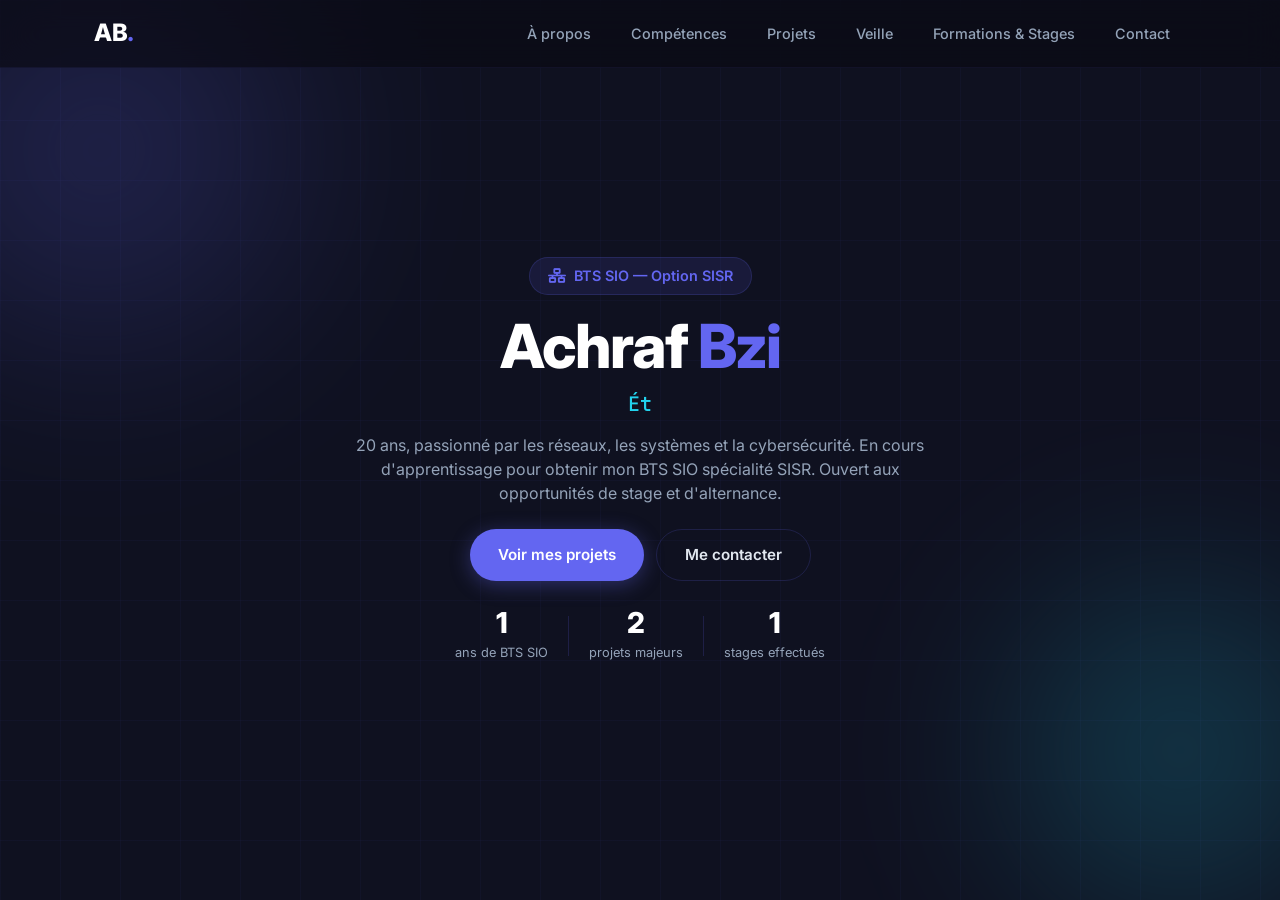
==== index.html @ f0da29e9 "ajout portfolio" ====
<!DOCTYPE html>
<html lang="fr">
<head>
  <meta charset="UTF-8" />
  <meta name="viewport" content="width=device-width, initial-scale=1.0" />
  <title>Achraf Bzi — Portfolio BTS SIO SISR</title>
  <link rel="stylesheet" href="style.css" />
  <link rel="preconnect" href="https://fonts.googleapis.com" />
  <link rel="preconnect" href="https://fonts.gstatic.com" crossorigin />
  <link href="https://fonts.googleapis.com/css2?family=Inter:wght@300;400;500;600;700;800&family=JetBrains+Mono:wght@400;500&display=swap" rel="stylesheet" />
  <link rel="stylesheet" href="https://cdnjs.cloudflare.com/ajax/libs/font-awesome/6.5.0/css/all.min.css" />
</head>
<body class="home-page">

  <nav id="navbar">
    <div class="nav-inner">
      <a class="logo" href="index.html">AB<span class="dot">.</span></a>
      <ul class="nav-links">
        <li><a href="about.html">À propos</a></li>
        <li><a href="skills.html">Compétences</a></li>
        <li><a href="projects.html">Projets</a></li>
        <li><a href="veille.html">Veille</a></li>
        <li><a href="certifications.html">Formations &amp; Stages</a></li>
        <li><a href="contact.html">Contact</a></li>
      </ul>
      <button class="menu-toggle" aria-label="Menu" aria-expanded="false">
        <span></span><span></span><span></span>
      </button>
    </div>
  </nav>

  <section id="hero">
    <div class="hero-bg">
      <div class="grid-overlay"></div>
      <div class="blob blob-1"></div>
      <div class="blob blob-2"></div>
    </div>
    <div class="hero-content">
      <div class="badge">
        <i class="fa-solid fa-network-wired"></i>
        BTS SIO — Option SISR
      </div>
      <h1>Achraf <span class="accent">Bzi</span></h1>
      <p class="hero-sub">Étudiant BTS SIO SISR — Lycée Saint-John Perse, Pau</p>
      <p class="hero-desc">
        20 ans, passionné par les réseaux, les systèmes et la cybersécurité.
        En cours d'apprentissage pour obtenir mon BTS SIO spécialité SISR.
        Ouvert aux opportunités de stage et d'alternance.
      </p>
      <div class="hero-actions">
        <a href="projects.html" class="btn btn-primary">Voir mes projets</a>
        <a href="contact.html" class="btn btn-outline">Me contacter</a>
      </div>
      <div class="hero-stats">
        <div class="stat"><span class="stat-num">2</span><span class="stat-label">ans de BTS SIO</span></div>
        <div class="stat-divider"></div>
        <div class="stat"><span class="stat-num">3</span><span class="stat-label">projets majeurs</span></div>
        <div class="stat-divider"></div>
        <div class="stat"><span class="stat-num">2</span><span class="stat-label">stages effectués</span></div>
      </div>
    </div>
  </section>

  <button class="back-to-top" id="backToTop" aria-label="Retour en haut">
    <i class="fa-solid fa-chevron-up"></i>
  </button>

  <script src="script.js"></script>
</body>
</html>
---- style.css ----
/* ═══════════════════════════════════════════════════
   PORTFOLIO — ACHRAF BZI | BTS SIO SISR
   ═══════════════════════════════════════════════════ */

/* ── RESET & BASE ─────────────────────────────────── */
*, *::before, *::after { box-sizing: border-box; margin: 0; padding: 0; }

:root {
  --primary:    #6366f1;
  --primary-d:  #4f46e5;
  --accent:     #22d3ee;
  --bg:         #0a0b14;
  --bg-2:       #0f1120;
  --bg-card:    #141729;
  --bg-card-h:  #1a1f38;
  --border:     rgba(99,102,241,.18);
  --border-l:   rgba(99,102,241,.08);
  --text:       #e2e8f0;
  --text-muted: #94a3b8;
  --text-light: #64748b;
  --success:    #10b981;
  --radius:     12px;
  --radius-lg:  20px;
  --shadow:     0 4px 24px rgba(0,0,0,.4);
  --shadow-lg:  0 12px 48px rgba(0,0,0,.5);
  --font:       'Inter', sans-serif;
  --font-mono:  'JetBrains Mono', monospace;
  --nav-h:      68px;
  --transition: .3s cubic-bezier(.4,0,.2,1);
}

html { scroll-behavior: smooth; font-size: 16px; }

body {
  font-family: var(--font);
  background: var(--bg);
  color: var(--text);
  line-height: 1.7;
  overflow-x: hidden;
}

::selection { background: var(--primary); color: #fff; }

a { color: inherit; text-decoration: none; }
img { max-width: 100%; display: block; }
ul { list-style: none; }

/* ── SCROLLBAR ────────────────────────────────────── */
::-webkit-scrollbar { width: 6px; }
::-webkit-scrollbar-track { background: var(--bg-2); }
::-webkit-scrollbar-thumb { background: var(--primary); border-radius: 99px; }

/* ── CONTAINER ────────────────────────────────────── */
.container {
  max-width: 1140px;
  margin: 0 auto;
  padding: 0 24px;
}

/* ── BUTTONS ──────────────────────────────────────── */
.btn {
  display: inline-flex;
  align-items: center;
  gap: 8px;
  padding: 12px 28px;
  border-radius: 50px;
  font-weight: 600;
  font-size: .95rem;
  cursor: pointer;
  transition: var(--transition);
  border: none;
  white-space: nowrap;
}
.btn-primary {
  background: var(--primary);
  color: #fff;
  box-shadow: 0 4px 20px rgba(99,102,241,.35);
}
.btn-primary:hover {
  background: var(--primary-d);
  transform: translateY(-2px);
  box-shadow: 0 8px 30px rgba(99,102,241,.5);
}
.btn-outline {
  background: transparent;
  color: var(--text);
  border: 1.5px solid var(--border);
}
.btn-outline:hover {
  border-color: var(--primary);
  color: var(--primary);
  transform: translateY(-2px);
}
.btn-full { width: 100%; justify-content: center; }

.timeline-section-label {
  font-family: var(--font-mono);
  font-size: .8rem;
  font-weight: 700;
  color: var(--primary);
  text-transform: uppercase;
  letter-spacing: .12em;
  margin: 40px 0 20px 0;
  padding-left: 4px;
}
.timeline-dot--accent {
  background: var(--accent) !important;
  box-shadow: 0 0 0 3px rgba(34,211,238,.3) !important;
}
.timeline-list {
  list-style: none;
  padding: 0;
  margin: 8px 0 14px;
  display: flex;
  flex-direction: column;
  gap: 6px;
}
.timeline-list li {
  font-size: .875rem;
  color: var(--text-muted);
  padding-left: 18px;
  position: relative;
  line-height: 1.55;
}
.timeline-list li::before {
  content: '›';
  position: absolute;
  left: 0;
  color: var(--primary);
  font-weight: 700;
}

/* ── SECTION SHARED ───────────────────────────────── */
section { padding: 100px 0; }
section:nth-child(odd) { background: var(--bg); }
section:nth-child(even) { background: var(--bg-2); }

/* Pages séparées : padding-top pour compenser la navbar fixe */
.page-section {
  padding-top: calc(var(--nav-h) + 72px);
  min-height: calc(100vh - 100px);
  background: var(--bg) !important;
}

.section-header { text-align: center; margin-bottom: 64px; }
.section-tag {
  font-family: var(--font-mono);
  font-size: .8rem;
  color: var(--primary);
  letter-spacing: .15em;
  text-transform: uppercase;
  display: block;
  margin-bottom: 12px;
}
.section-header h2 {
  font-size: clamp(1.8rem, 4vw, 2.6rem);
  font-weight: 800;
  color: #fff;
  line-height: 1.2;
}

.section-header h1 {
  font-size: clamp(2.6rem, 4vw, 3.6rem);
  font-weight: 900;
  letter-spacing: -.03em;
  margin-bottom: 12px;
}

.veille-block {
  margin-bottom: 40px;
  padding: 28px;
  background: rgba(15, 18, 37, 0.96);
  border: 1px solid rgba(99,102,241,.12);
  border-radius: var(--radius-lg);
  box-shadow: 0 16px 40px rgba(0,0,0,.25);
}

.veille-block h3 {
  font-size: clamp(1.4rem, 2.3vw, 1.9rem);
  color: #fff;
  margin-bottom: 18px;
}

.veille-block p {
  color: var(--text-light);
  margin-bottom: 16px;
  line-height: 1.8;
}

.veille-block ul.veille-tools {
  list-style: none;
  display: grid;
  grid-template-columns: repeat(auto-fit, minmax(220px, 1fr));
  gap: 10px;
  margin: 16px 0 20px;
  padding: 0;
}

.veille-block ul.veille-tools li {
  position: relative;
  padding-left: 24px;
  color: var(--text);
  font-weight: 500;
}

.veille-block ul.veille-tools li::before {
  content: '•';
  position: absolute;
  left: 0;
  color: var(--primary);
  font-size: 1rem;
  line-height: 1;
}

.keyword-list {
  display: grid;
  grid-template-columns: repeat(auto-fit, minmax(160px, 1fr));
  gap: 10px;
  margin-top: 16px;
}

.keyword-pill {
  display: inline-flex;
  align-items: center;
  justify-content: center;
  padding: 10px 14px;
  border-radius: 999px;
  background: rgba(99,102,241,.12);
  border: 1px solid rgba(99,102,241,.18);
  color: #dbeafe;
  font-size: .95rem;
  font-weight: 500;
}

.veille-card {
  background: rgba(10, 13, 28, 0.82);
  border: 1px solid rgba(99,102,241,.16);
  border-radius: var(--radius);
  padding: 22px;
  margin-bottom: 16px;
}

.veille-card h4 {
  font-size: 1.05rem;
  margin-bottom: 12px;
  color: #fff;
}

.veille-card p {
  margin-bottom: 0;
  color: var(--text-light);
}

/* ── TAG ──────────────────────────────────────────── */
.tag {
  display: inline-block;
  padding: 3px 10px;
  border-radius: 50px;
  font-size: .72rem;
  font-weight: 600;
  background: rgba(99,102,241,.15);
  color: var(--primary);
  border: 1px solid rgba(99,102,241,.25);
}

/* ═══════════════════════════════════════════════════
   NAVIGATION
   ═══════════════════════════════════════════════════ */
#navbar {
  position: fixed;
  top: 0; left: 0; right: 0;
  z-index: 1000;
  height: var(--nav-h);
  backdrop-filter: blur(18px);
  -webkit-backdrop-filter: blur(18px);
  background: rgba(10,11,20,.7);
  border-bottom: 1px solid var(--border-l);
  transition: var(--transition);
}
#navbar.scrolled {
  background: rgba(10,11,20,.92);
  border-bottom-color: var(--border);
  box-shadow: var(--shadow);
}
.nav-inner {
  max-width: 1140px;
  margin: 0 auto;
  padding: 0 24px;
  height: 100%;
  display: flex;
  align-items: center;
  justify-content: space-between;
  gap: 24px;
}
.logo {
  font-size: 1.5rem;
  font-weight: 800;
  color: #fff;
  letter-spacing: -.02em;
}
.logo .dot { color: var(--primary); }
.nav-links {
  display: flex;
  gap: 8px;
}
.nav-links a {
  padding: 6px 16px;
  border-radius: 50px;
  font-size: .9rem;
  font-weight: 500;
  color: var(--text-muted);
  transition: var(--transition);
}
.nav-links a:hover,
.nav-links a.active {
  color: #fff;
  background: rgba(99,102,241,.15);
}
.menu-toggle {
  display: none;
  flex-direction: column;
  gap: 5px;
  background: none;
  border: none;
  cursor: pointer;
  padding: 4px;
}
.menu-toggle span {
  display: block;
  width: 24px;
  height: 2px;
  background: var(--text);
  border-radius: 2px;
  transition: var(--transition);
}

/* ═══════════════════════════════════════════════════
   HERO
   ═══════════════════════════════════════════════════ */
#hero {
  position: relative;
  min-height: 100vh;
  display: flex;
  align-items: center;
  justify-content: center;
  padding: 40px 24px 20px;
  overflow: hidden;
}
.hero-bg {
  position: absolute;
  inset: 0;
  z-index: 0;
}
.grid-overlay {
  position: absolute;
  inset: 0;
  background-image:
    linear-gradient(rgba(99,102,241,.04) 1px, transparent 1px),
    linear-gradient(90deg, rgba(99,102,241,.04) 1px, transparent 1px);
  background-size: 60px 60px;
}
.blob {
  position: absolute;
  border-radius: 50%;
  filter: blur(80px);
  opacity: .25;
}
.blob-1 {
  width: 600px; height: 600px;
  top: -150px; left: -200px;
  background: radial-gradient(circle, var(--primary), transparent 70%);
}
.blob-2 {
  width: 500px; height: 500px;
  bottom: -100px; right: -150px;
  background: radial-gradient(circle, var(--accent), transparent 70%);
}
.hero-content {
  position: relative;
  z-index: 1;
  text-align: center;
  max-width: 760px;
}
.badge {
  display: inline-flex;
  align-items: center;
  gap: 8px;
  padding: 6px 18px;
  border-radius: 50px;
  background: rgba(99,102,241,.12);
  border: 1px solid var(--border);
  color: var(--primary);
  font-size: .9rem;
  font-weight: 600;
  margin-bottom: 20px;
  animation: fadeInDown .6s ease both;
}
#hero h1 {
  font-size: clamp(2.5rem, 7vw, 3.8rem);
  font-weight: 800;
  color: #fff;
  line-height: 1.05;
  letter-spacing: -.03em;
  margin-bottom: 8px;
  animation: fadeInUp .6s .1s ease both;
}
h1 .accent { color: var(--primary); }
.hero-sub {
  font-size: clamp(1rem, 2.3vw, 1.25rem);
  font-weight: 500;
  color: var(--accent);
  margin-bottom: 12px;
  font-family: var(--font-mono);
  animation: fadeInUp .6s .2s ease both;
}
.hero-desc {
  font-size: 1rem;
  color: var(--text-muted);
  max-width: 580px;
  margin: 0 auto 24px;
  line-height: 1.5;
  animation: fadeInUp .6s .3s ease both;
}
.hero-actions {
  display: flex;
  gap: 12px;
  justify-content: center;
  flex-wrap: wrap;
  margin-bottom: 28px;
  animation: fadeInUp .6s .4s ease both;
}
.hero-stats {
  display: flex;
  align-items: center;
  justify-content: center;
  gap: 20px;
  flex-wrap: wrap;
  animation: fadeInUp .6s .5s ease both;
}
.stat { text-align: center; }
.stat-num {
  display: block;
  font-size: 1.8rem;
  font-weight: 800;
  color: #fff;
  line-height: 1;
}
.stat-label {
  font-size: .8rem;
  color: var(--text-muted);
  display: block;
  margin-top: 4px;
}
.stat-divider {
  width: 1px;
  height: 40px;
  background: var(--border);
}

/* ═══════════════════════════════════════════════════
   ABOUT
   ═══════════════════════════════════════════════════ */
#about { background: var(--bg-2) !important; }
.about-grid {
  display: grid;
  grid-template-columns: 280px 1fr;
  gap: 64px;
  align-items: start;
}
.about-avatar { text-align: center; }
.avatar-frame {
  width: 200px;
  height: 200px;
  border-radius: 24px;
  background: linear-gradient(135deg, var(--primary), var(--accent));
  display: flex;
  align-items: center;
  justify-content: center;
  margin: 0 auto 24px;
  box-shadow: 0 0 0 6px rgba(99,102,241,.15), var(--shadow-lg);
  transition: var(--transition);
}
.avatar-frame:hover { transform: scale(1.03) rotate(1deg); }
.avatar-initials {
  font-size: 3.5rem;
  font-weight: 800;
  color: #fff;
  letter-spacing: -.05em;
}
.about-socials {
  display: flex;
  gap: 12px;
  justify-content: center;
}
.about-socials a {
  width: 42px; height: 42px;
  border-radius: 50%;
  background: var(--bg-card);
  border: 1px solid var(--border);
  display: flex;
  align-items: center;
  justify-content: center;
  color: var(--text-muted);
  transition: var(--transition);
}
.about-socials a:hover {
  background: var(--primary);
  border-color: var(--primary);
  color: #fff;
  transform: translateY(-3px);
}
.about-text p {
  color: var(--text-muted);
  margin-bottom: 20px;
  font-size: 1.02rem;
}
.about-text strong { color: var(--text); }
.about-info {
  display: grid;
  grid-template-columns: 1fr 1fr;
  gap: 16px;
  margin: 32px 0;
}
.info-item {
  display: flex;
  gap: 12px;
  align-items: flex-start;
}
.info-item > i {
  color: var(--primary);
  font-size: 1rem;
  margin-top: 3px;
  flex-shrink: 0;
}
.info-label {
  display: block;
  font-size: .75rem;
  color: var(--text-light);
  text-transform: uppercase;
  letter-spacing: .08em;
  margin-bottom: 2px;
}
.info-value {
  font-size: .9rem;
  color: var(--text);
  font-weight: 500;
}

/* ═══════════════════════════════════════════════════
   SKILLS
   ═══════════════════════════════════════════════════ */
#skills { background: var(--bg) !important; }
.skills-categories {
  display: grid;
  grid-template-columns: repeat(2, 1fr);
  gap: 24px;
  margin-bottom: 48px;
}
.skill-category {
  background: var(--bg-card);
  border: 1px solid var(--border);
  border-radius: var(--radius-lg);
  padding: 28px;
  transition: var(--transition);
}
.skill-category:hover {
  border-color: rgba(99,102,241,.4);
  box-shadow: var(--shadow);
  transform: translateY(-4px);
}
.skill-cat-icon {
  width: 48px; height: 48px;
  border-radius: 12px;
  background: rgba(99,102,241,.15);
  display: flex;
  align-items: center;
  justify-content: center;
  font-size: 1.2rem;
  color: var(--primary);
  margin-bottom: 16px;
}
.skill-category h3 {
  font-size: 1.05rem;
  font-weight: 700;
  color: #fff;
  margin-bottom: 20px;
}
.skill-list { display: flex; flex-direction: column; gap: 14px; }
.skill-info {
  display: flex;
  justify-content: space-between;
  font-size: .85rem;
  color: var(--text-muted);
  margin-bottom: 6px;
}
.skill-bar {
  height: 6px;
  background: rgba(255,255,255,.06);
  border-radius: 99px;
  overflow: hidden;
}
.skill-fill {
  height: 100%;
  width: 0;
  border-radius: 99px;
  background: linear-gradient(90deg, var(--primary), var(--accent));
  transition: width 1.2s cubic-bezier(.4,0,.2,1);
}

/* Skill tags list (sans pourcentages) */
.skill-tags-list {
  list-style: none;
  display: flex;
  flex-direction: column;
  gap: 10px;
  margin-top: 4px;
}
.skill-tags-list li {
  display: flex;
  align-items: center;
  gap: 10px;
  font-size: .88rem;
  color: var(--text-muted);
  line-height: 1.4;
}
.lvl {
  flex-shrink: 0;
  display: inline-block;
  padding: 2px 10px;
  border-radius: 50px;
  font-size: .7rem;
  font-weight: 700;
  letter-spacing: .06em;
  text-transform: uppercase;
}
.lvl-high {
  background: rgba(99,102,241,.18);
  color: #a5b4fc;
  border: 1px solid rgba(99,102,241,.35);
}
.lvl-mid {
  background: rgba(34,211,238,.12);
  color: #67e8f9;
  border: 1px solid rgba(34,211,238,.3);
}
.lvl-low {
  background: rgba(148,163,184,.1);
  color: var(--text-light);
  border: 1px solid rgba(148,163,184,.2);
}

.tech-badges {
  display: flex;
  flex-wrap: wrap;
  gap: 10px;
  justify-content: center;
}
.badge-tech {
  display: inline-flex;
  align-items: center;
  gap: 7px;
  padding: 8px 18px;
  border-radius: 50px;
  background: var(--bg-card);
  border: 1px solid var(--border);
  font-size: .85rem;
  color: var(--text-muted);
  font-weight: 500;
  transition: var(--transition);
  cursor: default;
}
.badge-tech:hover {
  border-color: var(--primary);
  color: var(--primary);
  background: rgba(99,102,241,.08);
}
.badge-tech i { font-size: .9rem; }

/* ═══════════════════════════════════════════════════
   PROJECTS
   ═══════════════════════════════════════════════════ */
#projects { background: var(--bg-2) !important; }
.projects-grid {
  display: grid;
  grid-template-columns: repeat(3, 1fr);
  gap: 24px;
}
.project-card {
  background: var(--bg-card);
  border: 1px solid var(--border);
  border-radius: var(--radius-lg);
  padding: 28px;
  transition: var(--transition);
  position: relative;
  overflow: hidden;
  display: flex;
  flex-direction: column;
}
.project-card::before {
  content: '';
  position: absolute;
  top: 0; left: 0; right: 0;
  height: 3px;
  background: linear-gradient(90deg, var(--primary), var(--accent));
  opacity: 0;
  transition: var(--transition);
}
.project-card:hover {
  border-color: rgba(99,102,241,.4);
  transform: translateY(-6px);
  box-shadow: var(--shadow-lg);
}
.project-card:hover::before { opacity: 1; }
.project-card.featured {
  border-color: rgba(99,102,241,.3);
  background: linear-gradient(145deg, var(--bg-card), rgba(99,102,241,.06));
  padding-top: 56px;
}
.project-badge {
  position: absolute;
  top: 16px; right: 16px;
  background: linear-gradient(135deg, var(--primary), var(--accent));
  color: #fff;
  font-size: .7rem;
  font-weight: 700;
  padding: 4px 12px;
  border-radius: 50px;
  text-transform: uppercase;
  letter-spacing: .08em;
}
.project-header {
  display: flex;
  align-items: flex-start;
  justify-content: space-between;
  gap: 12px;
  margin-bottom: 16px;
}
.project-icon {
  width: 46px; height: 46px;
  border-radius: 12px;
  background: rgba(99,102,241,.15);
  display: flex;
  align-items: center;
  justify-content: center;
  font-size: 1.15rem;
  color: var(--primary);
  flex-shrink: 0;
}
.project-tags { display: flex; flex-wrap: wrap; gap: 6px; justify-content: flex-end; }
.project-card h3 {
  font-size: 1rem;
  font-weight: 700;
  color: #fff;
  margin-bottom: 10px;
  line-height: 1.4;
}
.project-card p {
  font-size: .875rem;
  color: var(--text-muted);
  line-height: 1.65;
  flex: 1;
}
.project-footer { margin-top: 20px; padding-top: 16px; border-top: 1px solid var(--border-l); }
.project-link {
  display: inline-flex;
  align-items: center;
  gap: 6px;
  font-size: .85rem;
  font-weight: 600;
  color: var(--primary);
  transition: var(--transition);
}
.project-link:hover { gap: 10px; color: var(--accent); }

/* ═══════════════════════════════════════════════════
   TIMELINE (CERTIFICATIONS)
   ═══════════════════════════════════════════════════ */
#certifications { background: var(--bg) !important; }
.timeline {
  position: relative;
  max-width: 760px;
  margin: 0 auto;
  padding-left: 32px;
}
.timeline::before {
  content: '';
  position: absolute;
  left: 8px; top: 0; bottom: 0;
  width: 2px;
  background: linear-gradient(to bottom, var(--primary), transparent);
}
.timeline-item {
  position: relative;
  margin-bottom: 36px;
}
.timeline-dot {
  position: absolute;
  left: -28px;
  top: 20px;
  width: 16px; height: 16px;
  border-radius: 50%;
  background: var(--primary);
  border: 3px solid var(--bg);
  box-shadow: 0 0 0 3px rgba(99,102,241,.3);
  z-index: 1;
}
.timeline-card {
  background: var(--bg-card);
  border: 1px solid var(--border);
  border-radius: var(--radius-lg);
  padding: 24px 28px;
  transition: var(--transition);
}
.timeline-card:hover {
  border-color: rgba(99,102,241,.4);
  transform: translateX(6px);
  box-shadow: var(--shadow);
}
.timeline-date {
  font-family: var(--font-mono);
  font-size: .78rem;
  color: var(--primary);
  font-weight: 600;
  margin-bottom: 6px;
  letter-spacing: .05em;
}
.timeline-card h3 {
  font-size: 1.05rem;
  font-weight: 700;
  color: #fff;
  margin-bottom: 6px;
}
.timeline-org {
  font-size: .85rem;
  color: var(--text-light);
  margin-bottom: 10px;
  display: flex;
  align-items: center;
  gap: 6px;
}
.timeline-card > p:last-of-type {
  font-size: .875rem;
  color: var(--text-muted);
  margin-bottom: 14px;
}
.timeline-tags { display: flex; gap: 6px; flex-wrap: wrap; }

/* ═══════════════════════════════════════════════════
   CONTACT
   ═══════════════════════════════════════════════════ */
#contact { background: var(--bg-2) !important; }
.contact-grid {
  display: grid;
  grid-template-columns: 1fr 1.4fr;
  gap: 64px;
  align-items: start;
}
.contact-info > p {
  color: var(--text-muted);
  font-size: 1.02rem;
  line-height: 1.7;
  margin-bottom: 36px;
}
.contact-cards { display: flex; flex-direction: column; gap: 14px; }
.contact-card {
  display: flex;
  align-items: center;
  gap: 16px;
  padding: 16px 20px;
  background: var(--bg-card);
  border: 1px solid var(--border);
  border-radius: var(--radius);
  transition: var(--transition);
}
.contact-card:hover {
  border-color: var(--primary);
  transform: translateX(6px);
  background: var(--bg-card-h);
}
.contact-card > i {
  font-size: 1.1rem;
  color: var(--primary);
  width: 20px;
  text-align: center;
  flex-shrink: 0;
}
.contact-label {
  display: block;
  font-size: .72rem;
  color: var(--text-light);
  text-transform: uppercase;
  letter-spacing: .08em;
}
.contact-value {
  font-size: .9rem;
  color: var(--text);
  font-weight: 500;
}

/* Form */
.contact-form {
  background: var(--bg-card);
  border: 1px solid var(--border);
  border-radius: var(--radius-lg);
  padding: 36px;
}
.form-row { display: grid; grid-template-columns: 1fr 1fr; gap: 16px; }
.form-group { display: flex; flex-direction: column; gap: 8px; margin-bottom: 20px; }
.form-group label {
  font-size: .85rem;
  font-weight: 600;
  color: var(--text-muted);
}
.form-group input,
.form-group textarea {
  background: rgba(255,255,255,.04);
  border: 1px solid var(--border);
  border-radius: var(--radius);
  padding: 12px 16px;
  color: var(--text);
  font-family: var(--font);
  font-size: .9rem;
  transition: var(--transition);
  resize: none;
  outline: none;
}
.form-group input:focus,
.form-group textarea:focus {
  border-color: var(--primary);
  background: rgba(99,102,241,.05);
  box-shadow: 0 0 0 3px rgba(99,102,241,.1);
}
.form-group input::placeholder,
.form-group textarea::placeholder { color: var(--text-light); }
.form-success {
  display: none;
  text-align: center;
  color: var(--success);
  font-size: .9rem;
  font-weight: 600;
  margin-top: 16px;
}
.form-success.show { display: block; }

/* ═══════════════════════════════════════════════════
   FOOTER
   ═══════════════════════════════════════════════════ */
footer {
  background: var(--bg);
  border-top: 1px solid var(--border-l);
  padding: 36px 0;
}
.footer-inner {
  display: flex;
  align-items: center;
  justify-content: space-between;
  flex-wrap: wrap;
  gap: 20px;
}
footer p { font-size: .9rem; color: var(--text-muted); }
footer strong { color: var(--primary); }
.footer-links { display: flex; gap: 24px; }
.footer-links a {
  font-size: .85rem;
  color: var(--text-light);
  transition: var(--transition);
}
.footer-links a:hover { color: var(--primary); }
.footer-socials { display: flex; gap: 12px; }
.footer-socials a {
  width: 36px; height: 36px;
  border-radius: 50%;
  background: var(--bg-card);
  border: 1px solid var(--border);
  display: flex;
  align-items: center;
  justify-content: center;
  color: var(--text-muted);
  font-size: .85rem;
  transition: var(--transition);
}
.footer-socials a:hover {
  background: var(--primary);
  border-color: var(--primary);
  color: #fff;
  transform: translateY(-2px);
}

/* ── BACK TO TOP ──────────────────────────────────── */
.back-to-top {
  position: fixed;
  bottom: 28px; right: 28px;
  width: 46px; height: 46px;
  border-radius: 50%;
  background: var(--primary);
  color: #fff;
  border: none;
  cursor: pointer;
  display: flex;
  align-items: center;
  justify-content: center;
  font-size: .9rem;
  box-shadow: 0 4px 20px rgba(99,102,241,.4);
  opacity: 0;
  pointer-events: none;
  transform: translateY(12px);
  transition: var(--transition);
  z-index: 999;
}
.back-to-top.visible {
  opacity: 1;
  pointer-events: all;
  transform: translateY(0);
}
.back-to-top:hover { background: var(--primary-d); transform: translateY(-2px); }

/* ═══════════════════════════════════════════════════
   EXPERIENCE
   ═══════════════════════════════════════════════════ */
#experience { background: var(--bg) !important; }

.section-subtitle {
  font-size: 1.05rem;
  color: var(--text-muted);
  margin-top: 12px;
}

.experience-intro { margin-bottom: 64px; }
.intro-card {
  background: linear-gradient(145deg, var(--bg-card), rgba(99,102,241,.06));
  border: 1px solid rgba(99,102,241,.3);
  border-radius: var(--radius-lg);
  padding: 40px;
  display: flex;
  gap: 32px;
  align-items: start;
  transition: var(--transition);
}
.intro-card:hover {
  border-color: rgba(99,102,241,.5);
  transform: translateY(-4px);
  box-shadow: 0 8px 32px rgba(99,102,241,.15);
}
.intro-icon {
  width: 60px; height: 60px;
  border-radius: 16px;
  background: rgba(99,102,241,.2);
  display: flex;
  align-items: center;
  justify-content: center;
  font-size: 1.8rem;
  color: var(--primary);
  flex-shrink: 0;
}
.intro-content h3 {
  font-size: 1.3rem;
  font-weight: 700;
  color: #fff;
  margin-bottom: 12px;
}
.intro-content > p {
  font-size: .95rem;
  color: var(--text-muted);
  line-height: 1.65;
  margin-bottom: 16px;
}
.intro-meta {
  display: flex;
  gap: 24px;
  font-size: .9rem;
  color: var(--text-light);
}
.intro-meta span {
  display: flex;
  align-items: center;
  gap: 8px;
}
.intro-meta i { color: var(--primary); }

.weeks-grid {
  display: grid;
  grid-template-columns: repeat(2, 1fr);
  gap: 28px;
  margin-bottom: 64px;
}

.week-card {
  background: var(--bg-card);
  border: 1px solid var(--border);
  border-radius: var(--radius-lg);
  padding: 32px;
  transition: var(--transition);
  position: relative;
  overflow: hidden;
}
.week-card::before {
  content: '';
  position: absolute;
  top: 0; left: 0; right: 0;
  height: 3px;
  background: linear-gradient(90deg, var(--primary), var(--accent));
  opacity: 0;
  transition: var(--transition);
}
.week-card:hover {
  border-color: rgba(99,102,241,.4);
  transform: translateY(-6px);
  box-shadow: var(--shadow-lg);
}
.week-card:hover::before { opacity: 1; }

.week-header {
  margin-bottom: 24px;
  padding-bottom: 16px;
  border-bottom: 1px solid var(--border-l);
}
.week-number {
  display: inline-block;
  font-family: var(--font-mono);
  font-size: .75rem;
  font-weight: 700;
  color: var(--primary);
  text-transform: uppercase;
  letter-spacing: .1em;
  margin-bottom: 8px;
}
.week-header h3 {
  font-size: 1.15rem;
  font-weight: 700;
  color: #fff;
  line-height: 1.3;
}

.week-section {
  margin-bottom: 20px;
}
.week-section h4 {
  display: flex;
  align-items: center;
  gap: 8px;
  font-size: .9rem;
  font-weight: 700;
  color: var(--primary);
  margin-bottom: 10px;
  text-transform: uppercase;
  letter-spacing: .05em;
}
.week-section h4 i {
  font-size: 1rem;
  color: var(--accent);
}
.week-section p {
  font-size: .9rem;
  color: var(--text-muted);
  line-height: 1.65;
}

.week-tags {
  display: flex;
  flex-wrap: wrap;
  gap: 8px;
  margin-top: 24px;
  padding-top: 16px;
  border-top: 1px solid var(--border-l);
}

.experience-skills {
  background: linear-gradient(145deg, var(--bg-card), rgba(99,102,241,.06));
  border: 1px solid rgba(99,102,241,.2);
  border-radius: var(--radius-lg);
  padding: 48px;
  text-align: center;
}
.experience-skills h3 {
  font-size: 1.5rem;
  font-weight: 700;
  color: #fff;
  margin-bottom: 32px;
}

.skills-list {
  display: grid;
  grid-template-columns: repeat(3, 1fr);
  gap: 20px;
}

.skill-item {
  display: flex;
  flex-direction: column;
  align-items: center;
  gap: 12px;
  padding: 24px 16px;
  background: var(--bg-card);
  border: 1px solid var(--border);
  border-radius: var(--radius);
  transition: var(--transition);
  cursor: default;
}
.skill-item:hover {
  border-color: rgba(99,102,241,.5);
  background: rgba(99,102,241,.08);
  transform: translateY(-4px);
}
.skill-item i {
  font-size: 1.8rem;
  color: var(--primary);
}
.skill-item span {
  font-size: .9rem;
  font-weight: 600;
  color: var(--text);
  text-align: center;
}

.timeline-link {
  display: inline-flex;
  align-items: center;
  gap: 6px;
  font-size: .85rem;
  font-weight: 600;
  color: var(--primary);
  transition: var(--transition);
  margin-top: 14px;
}
.timeline-link:hover { gap: 10px; color: var(--accent); }

/* ═══════════════════════════════════════════════════
   ANIMATIONS
   ═══════════════════════════════════════════════════ */
@keyframes fadeInDown {
  from { opacity:0; transform:translateY(-20px); }
  to   { opacity:1; transform:translateY(0); }
}
@keyframes fadeInUp {
  from { opacity:0; transform:translateY(24px); }
  to   { opacity:1; transform:translateY(0); }
}
@keyframes bounce {
  0%, 100% { transform: translateX(-50%) translateY(0); }
  50%       { transform: translateX(-50%) translateY(8px); }
}

/* Reveal on scroll */
.reveal {
  opacity: 0;
  transform: translateY(30px);
  transition: opacity .7s ease, transform .7s ease;
}
.reveal.visible {
  opacity: 1;
  transform: translateY(0);
}

/* ═══════════════════════════════════════════════════
   RESPONSIVE
   ═══════════════════════════════════════════════════ */
@media (max-width: 1024px) {
  .projects-grid { grid-template-columns: repeat(2, 1fr); }
  .weeks-grid { grid-template-columns: 1fr; }
  .skills-list { grid-template-columns: repeat(2, 1fr); }
}

@media (max-width: 768px) {
  section { padding: 72px 0; }

  /* Nav */
  .nav-links {
    position: fixed;
    top: var(--nav-h); left: 0; right: 0;
    background: rgba(10,11,20,.97);
    flex-direction: column;
    padding: 24px;
    gap: 4px;
    border-bottom: 1px solid var(--border);
    transform: translateY(-110%);
    transition: transform .4s ease;
  }
  .nav-links.open { transform: translateY(0); }
  .nav-links a { padding: 10px 16px; border-radius: var(--radius); }
  .menu-toggle { display: flex; }

  /* Hero */
  .hero-stats { gap: 20px; }
  .stat-num { font-size: 1.6rem; }

  /* About */
  .about-grid { grid-template-columns: 1fr; gap: 40px; }
  .about-info { grid-template-columns: 1fr; }

  /* Skills */
  .skills-categories { grid-template-columns: 1fr; }

  /* Projects */
  .projects-grid { grid-template-columns: 1fr; }

  /* Experience */
  .intro-card { flex-direction: column; gap: 20px; }
  .weeks-grid { grid-template-columns: 1fr; }
  .experience-skills { padding: 32px 24px; }
  .skills-list { grid-template-columns: repeat(2, 1fr); }
  .week-card { padding: 24px; }

  /* Contact */
  .contact-grid { grid-template-columns: 1fr; gap: 40px; }
  .form-row { grid-template-columns: 1fr; }
  .contact-form { padding: 24px; }

  /* Footer */
  .footer-inner { flex-direction: column; text-align: center; }
  .footer-links, .footer-socials { justify-content: center; }
}

@media (max-width: 480px) {
  .hero-actions { flex-direction: column; align-items: center; }
  .stat-divider { display: none; }
  .hero-stats { gap: 28px; }
  
  /* Experience */
  .skills-list { grid-template-columns: 1fr; }
  .intro-meta { flex-direction: column; gap: 12px; }
  .week-section h4 { font-size: .8rem; }
}
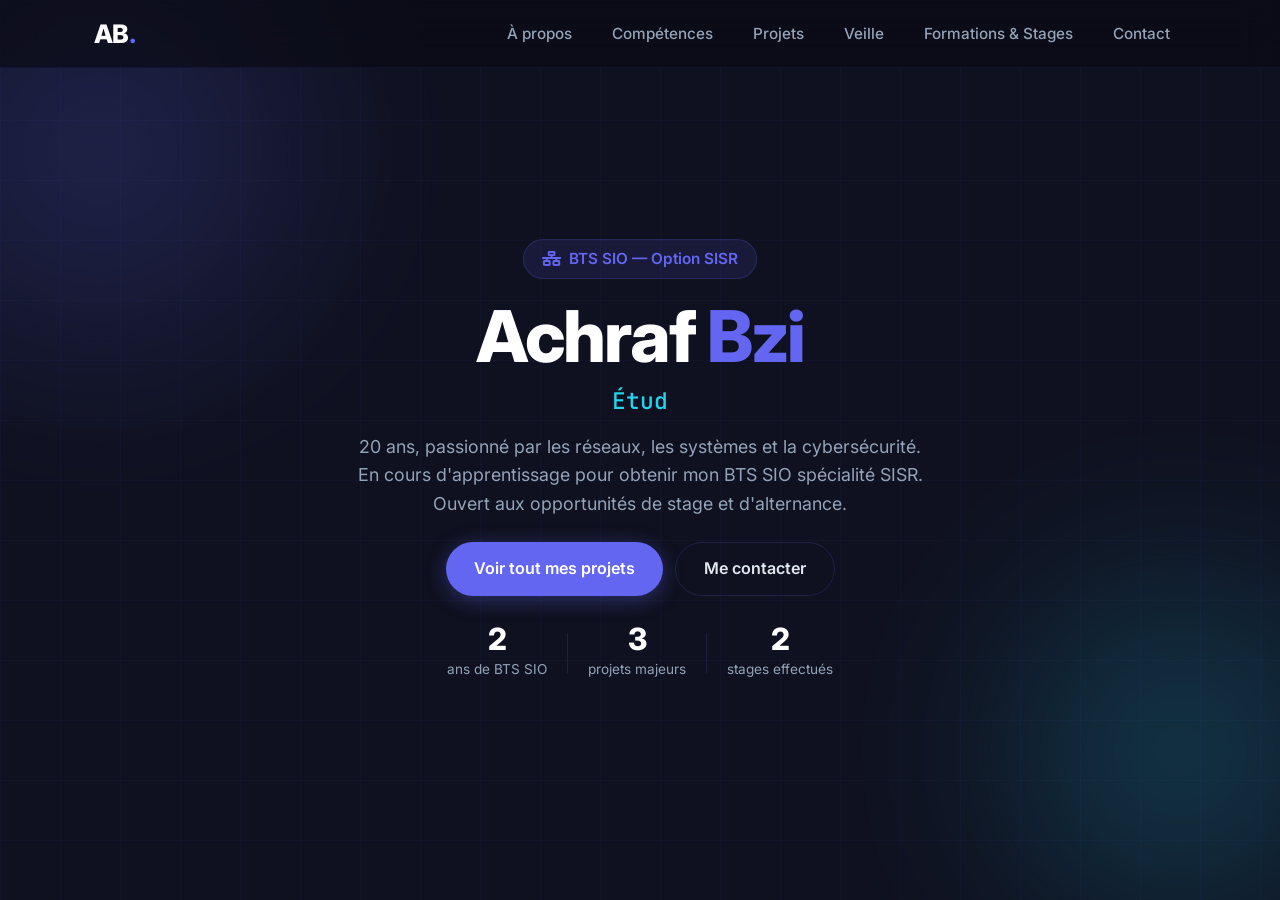
==== commit 9b7d1f68: "test" ====
--- a/index.html
+++ b/index.html
@@ -48,7 +48,7 @@
         Ouvert aux opportunités de stage et d'alternance.
       </p>
       <div class="hero-actions">
-        <a href="projects.html" class="btn btn-primary">Voir mes projets</a>
+        <a href="projects.html" class="btn btn-primary">Voir tout mes projets</a>
         <a href="contact.html" class="btn btn-outline">Me contacter</a>
       </div>
       <div class="hero-stats">
--- a/style.css
+++ b/style.css
@@ -29,7 +29,7 @@
   --transition: .3s cubic-bezier(.4,0,.2,1);
 }
 
-html { scroll-behavior: smooth; font-size: 16px; }
+html { scroll-behavior: smooth; font-size: 17px; }
 
 body {
   font-family: var(--font);
@@ -396,7 +396,7 @@
   animation: fadeInDown .6s ease both;
 }
 #hero h1 {
-  font-size: clamp(2.5rem, 7vw, 3.8rem);
+  font-size: clamp(2.8rem, 7vw, 4.2rem);
   font-weight: 800;
   color: #fff;
   line-height: 1.05;
@@ -406,7 +406,7 @@
 }
 h1 .accent { color: var(--primary); }
 .hero-sub {
-  font-size: clamp(1rem, 2.3vw, 1.25rem);
+  font-size: clamp(1.05rem, 2.3vw, 1.35rem);
   font-weight: 500;
   color: var(--accent);
   margin-bottom: 12px;
@@ -414,11 +414,11 @@
   animation: fadeInUp .6s .2s ease both;
 }
 .hero-desc {
-  font-size: 1rem;
+  font-size: 1.05rem;
   color: var(--text-muted);
   max-width: 580px;
   margin: 0 auto 24px;
-  line-height: 1.5;
+  line-height: 1.6;
   animation: fadeInUp .6s .3s ease both;
 }
 .hero-actions {
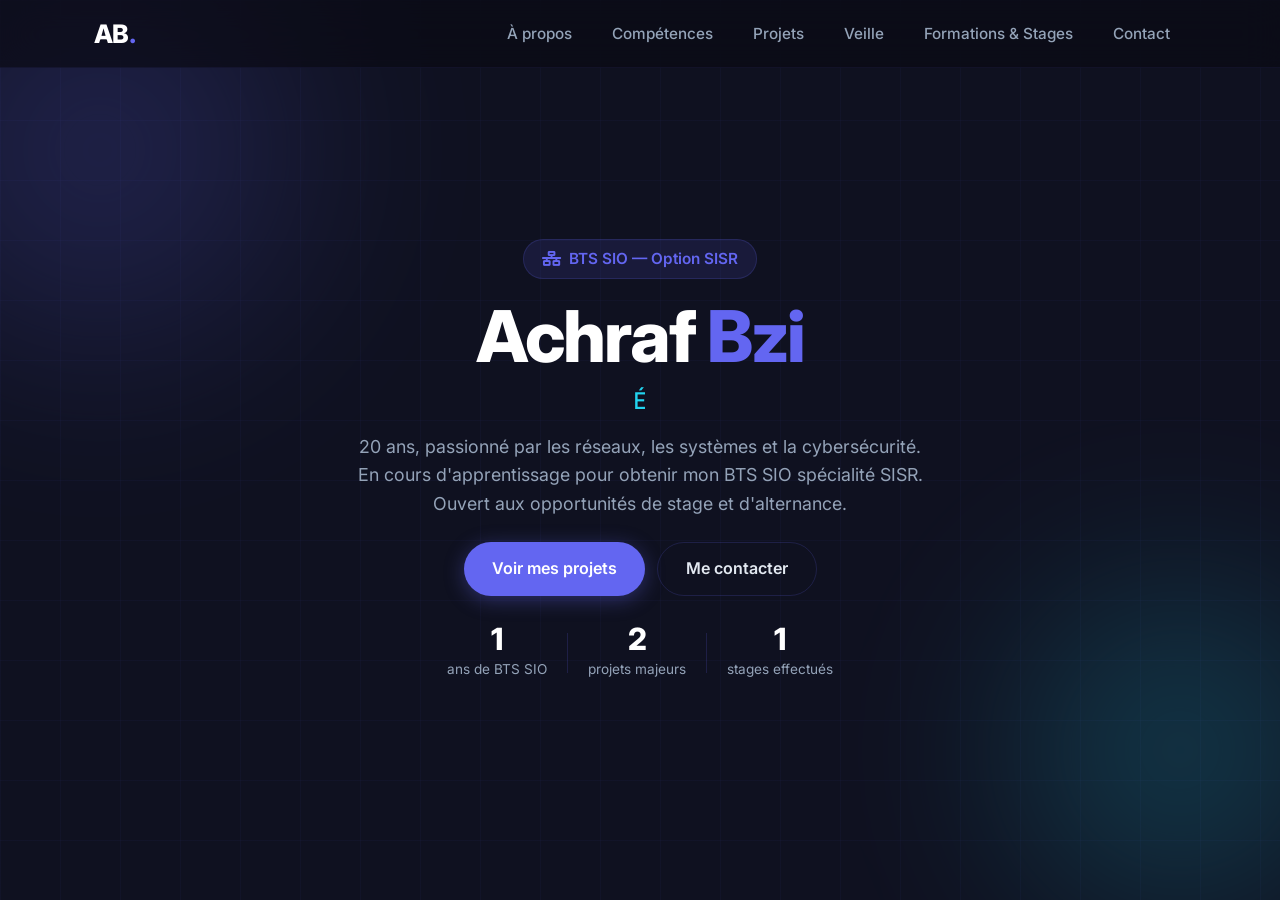
==== commit 1a0a8d83: "test -1" ====
--- a/index.html
+++ b/index.html
@@ -48,7 +48,7 @@
         Ouvert aux opportunités de stage et d'alternance.
       </p>
       <div class="hero-actions">
-        <a href="projects.html" class="btn btn-primary">Voir tout mes projets</a>
+        <a href="projects.html" class="btn btn-primary">Voir mes projets</a>
         <a href="contact.html" class="btn btn-outline">Me contacter</a>
       </div>
       <div class="hero-stats">
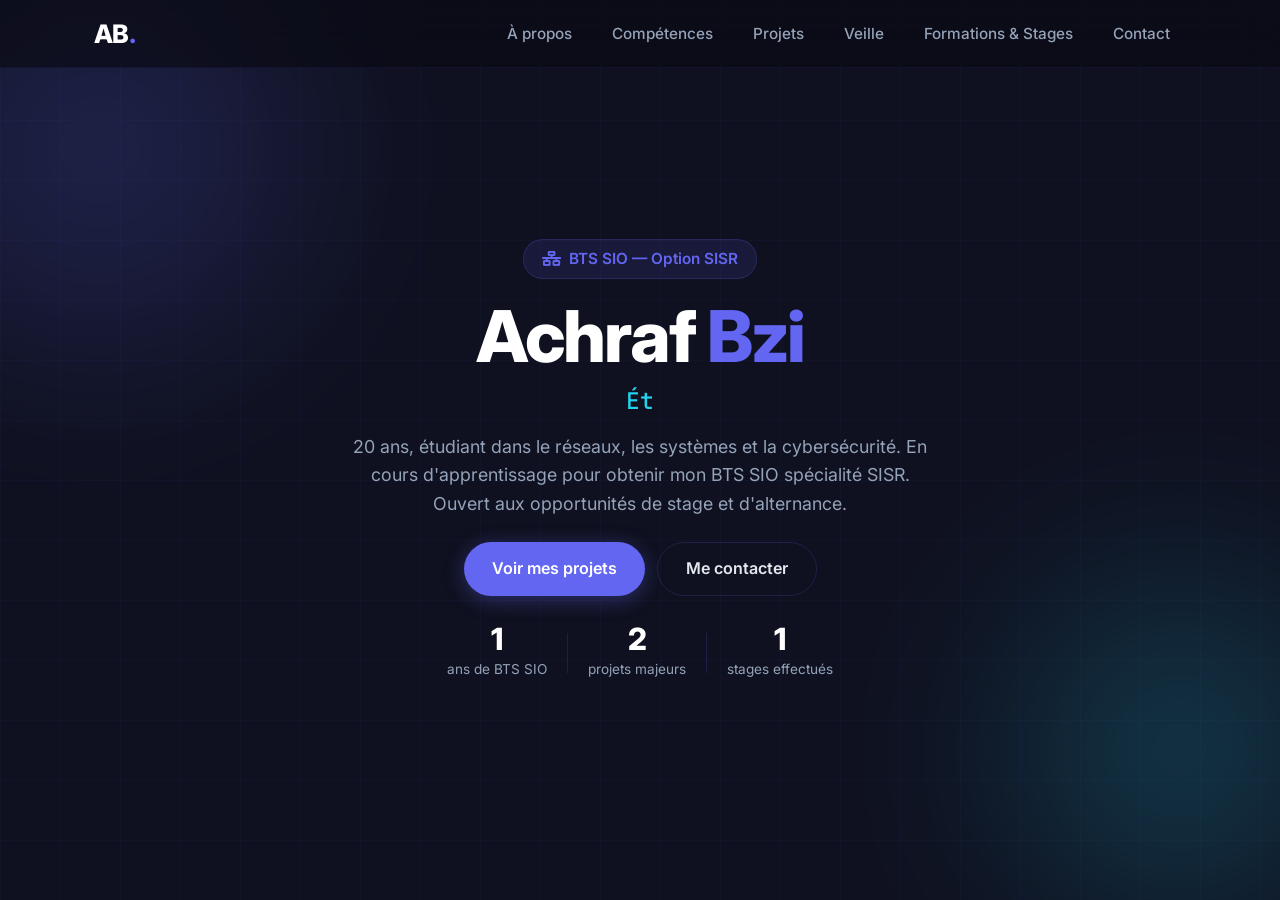
==== commit 66ee805d: "." ====
--- a/index.html
+++ b/index.html
@@ -43,7 +43,7 @@
       <h1>Achraf <span class="accent">Bzi</span></h1>
       <p class="hero-sub">Étudiant BTS SIO SISR — Lycée Saint-John Perse, Pau</p>
       <p class="hero-desc">
-        20 ans, passionné par les réseaux, les systèmes et la cybersécurité.
+        20 ans, étudiant dans le réseaux, les systèmes et la cybersécurité.
         En cours d'apprentissage pour obtenir mon BTS SIO spécialité SISR.
         Ouvert aux opportunités de stage et d'alternance.
       </p>
